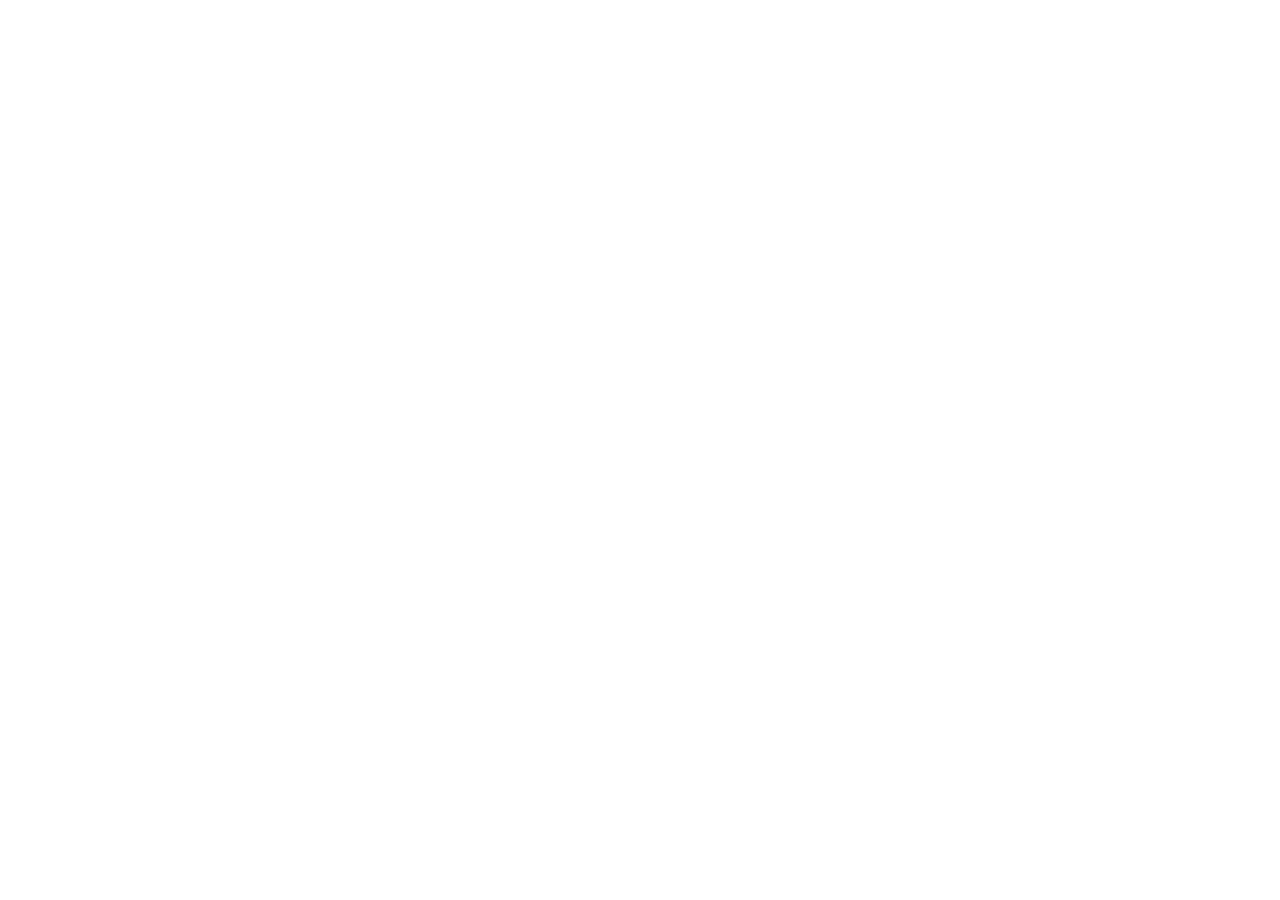
==== index.html @ edf25588 "first" ====
<!DOCTYPE html>
<html lang="en">
<head>
    <meta charset="UTF-8">
    <meta name="viewport" content="width=device-width, initial-scale=1.0">
    <link rel="stylesheet" href="styles.css">
    <title>Document</title>
</head>
<body>

    <div class="image-container">
        <img src="" alt="" id="image1">
        <img src="" alt="" id="image2">
    </div>
    
    <script src="script.js"></script>
</body>
</html>
---- styles.css ----
/* 

html,body{
    margin:0;
    height:100%;
}
img{
  display:block;
  width:100%; 
  height:100%;
  object-fit: cover;
  opacity: 0;  Start with the image hidden 
  transition: opacity 0.2s ease-in-out;  Fade transition 
} 

*/

html, body {
    margin: 0;
    height: 100%;
}
.image-container {
    position: relative;
    width: 100%;
    height: 100%;
}
img {
    position: absolute;
    top: 0;
    left: 0;
    width: 100%; 
    height: 100%;
    object-fit: cover;
    opacity: 0;
    transition: opacity 0.5s ease-in-out;
}
#image1 {
    z-index: 1;
}
#image2 {
    z-index: 0;
}
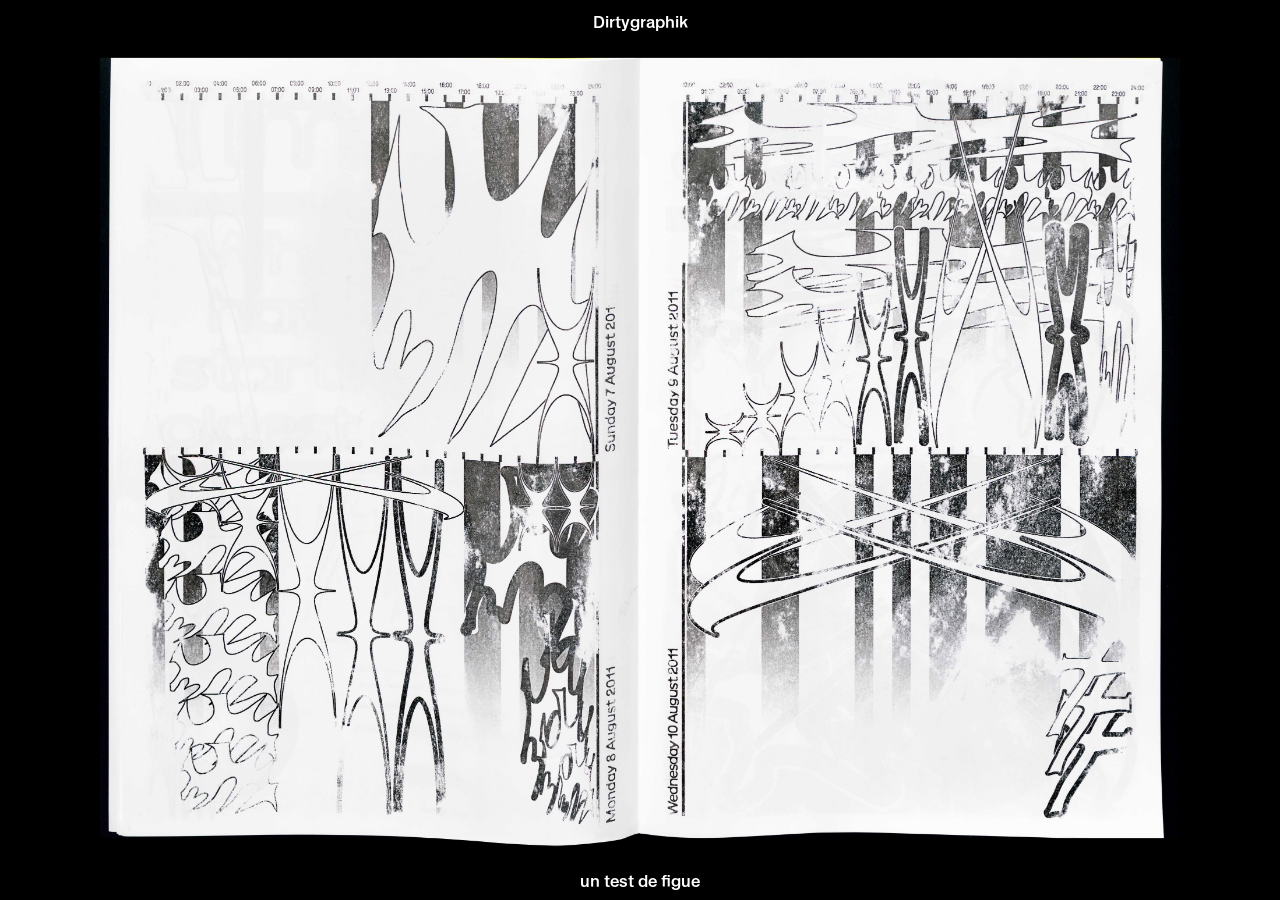
==== commit c3f47028: "imgs" ====
--- a/index.html
+++ b/index.html
@@ -4,7 +4,7 @@
     <meta charset="UTF-8">
     <meta name="viewport" content="width=device-width, initial-scale=1.0">
     <link rel="stylesheet" href="styles.css">
-    <title>Document</title>
+    <title>Accueil - Dirtygraphik</title>
 </head>
 <body>
 
@@ -12,7 +12,14 @@
         <img src="" alt="" id="image1">
         <img src="" alt="" id="image2">
     </div>
-    
+
+        <!-- Bottom center div -->
+        <div class="bottom-center-div" id="centerdiv" class="text">
+            
+        </div>
+        <a href="./contact.html" title="Contact"><div class="top-left-div text" id="centerdiv">
+            Dirtygraphik
+        </div></a>
     <script src="script.js"></script>
 </body>
 </html>
--- a/styles.css
+++ b/styles.css
@@ -1,23 +1,9 @@
-/* 
-
-html,body{
-    margin:0;
-    height:100%;
-}
-img{
-  display:block;
-  width:100%; 
-  height:100%;
-  object-fit: cover;
-  opacity: 0;  Start with the image hidden 
-  transition: opacity 0.2s ease-in-out;  Fade transition 
-} 
-
-*/
-
 html, body {
     margin: 0;
+    padding: 0%;
     height: 100%;
+    font-family: Continental;
+    font-size: 24px;
 }
 .image-container {
     position: relative;
@@ -39,4 +25,40 @@
 }
 #image2 {
     z-index: 0;
+}
+
+#centerdiv{
+    z-index: 2;
+}
+
+.bottom-center-div {
+    position: absolute;
+    bottom: 10px; /* Distance from the bottom of the page */
+    left: 50%;
+    transform: translateX(-50%);
+    color: white;
+    font-size: 17px;
+    text-align: center;
+}
+
+.top-left-div {
+    position: absolute;
+    top: 10px; /* Distance from the bottom of the page */
+    left: 50%;
+    transform: translateX(-50%);
+    color: white;
+    font-size: 17px;
+}
+
+.top-left-div:hover{
+    text-decoration: underline;
+}
+
+@font-face {
+    font-family: Continental;
+    src: url("font/ContinentalMedium.otf") format("opentype");
+}
+
+a{
+    color: black;
 }
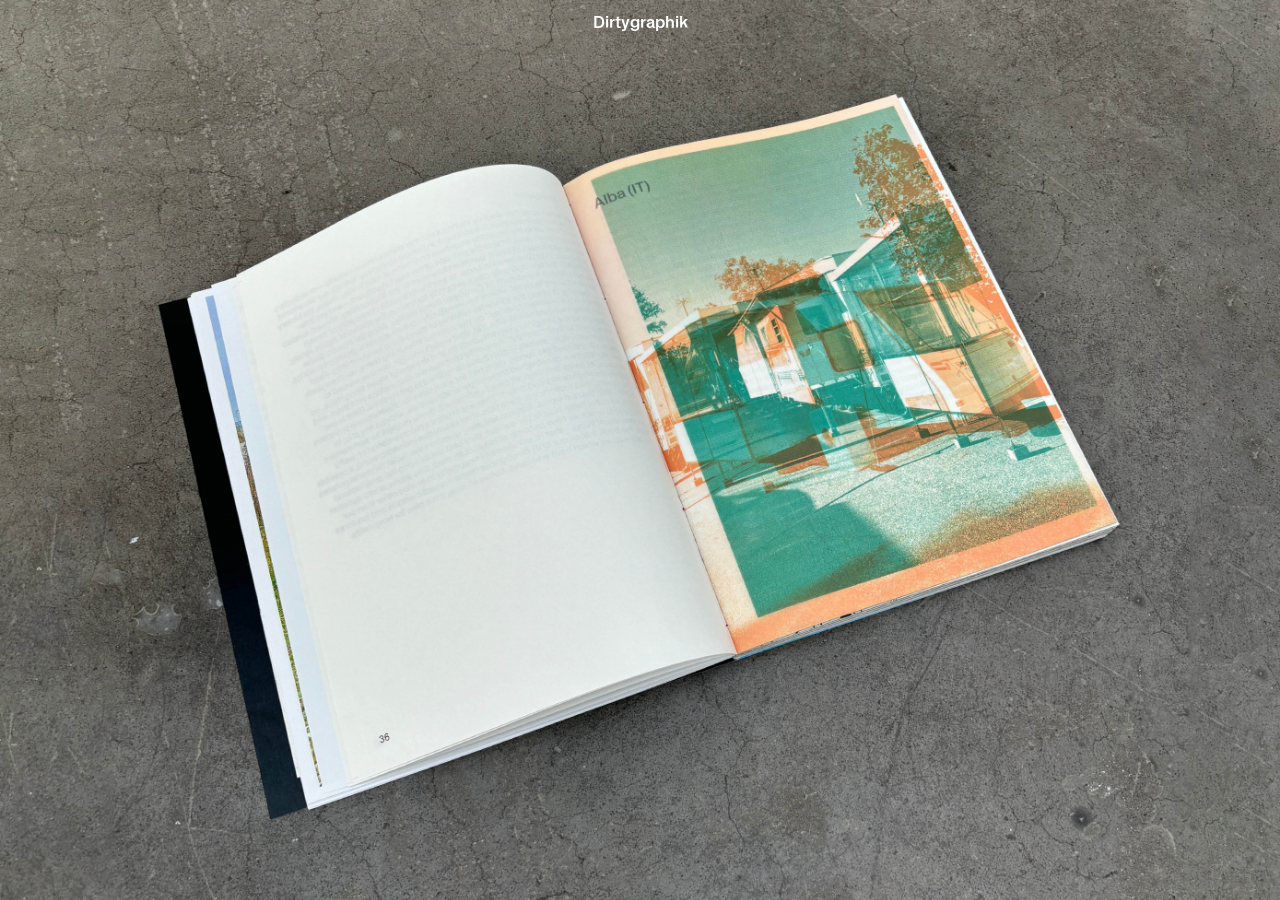
==== commit 69ed5bec: "remove .html from urls" ====
--- a/index.html
+++ b/index.html
@@ -17,7 +17,7 @@
         <div class="bottom-center-div" id="centerdiv" class="text">
             
         </div>
-        <a href="./contact.html" title="Contact"><div class="top-left-div text" id="centerdiv">
+        <a href="./contact/" title="Contact"><div class="top-left-div text" id="centerdiv">
             Dirtygraphik
         </div></a>
     <script src="script.js"></script>
